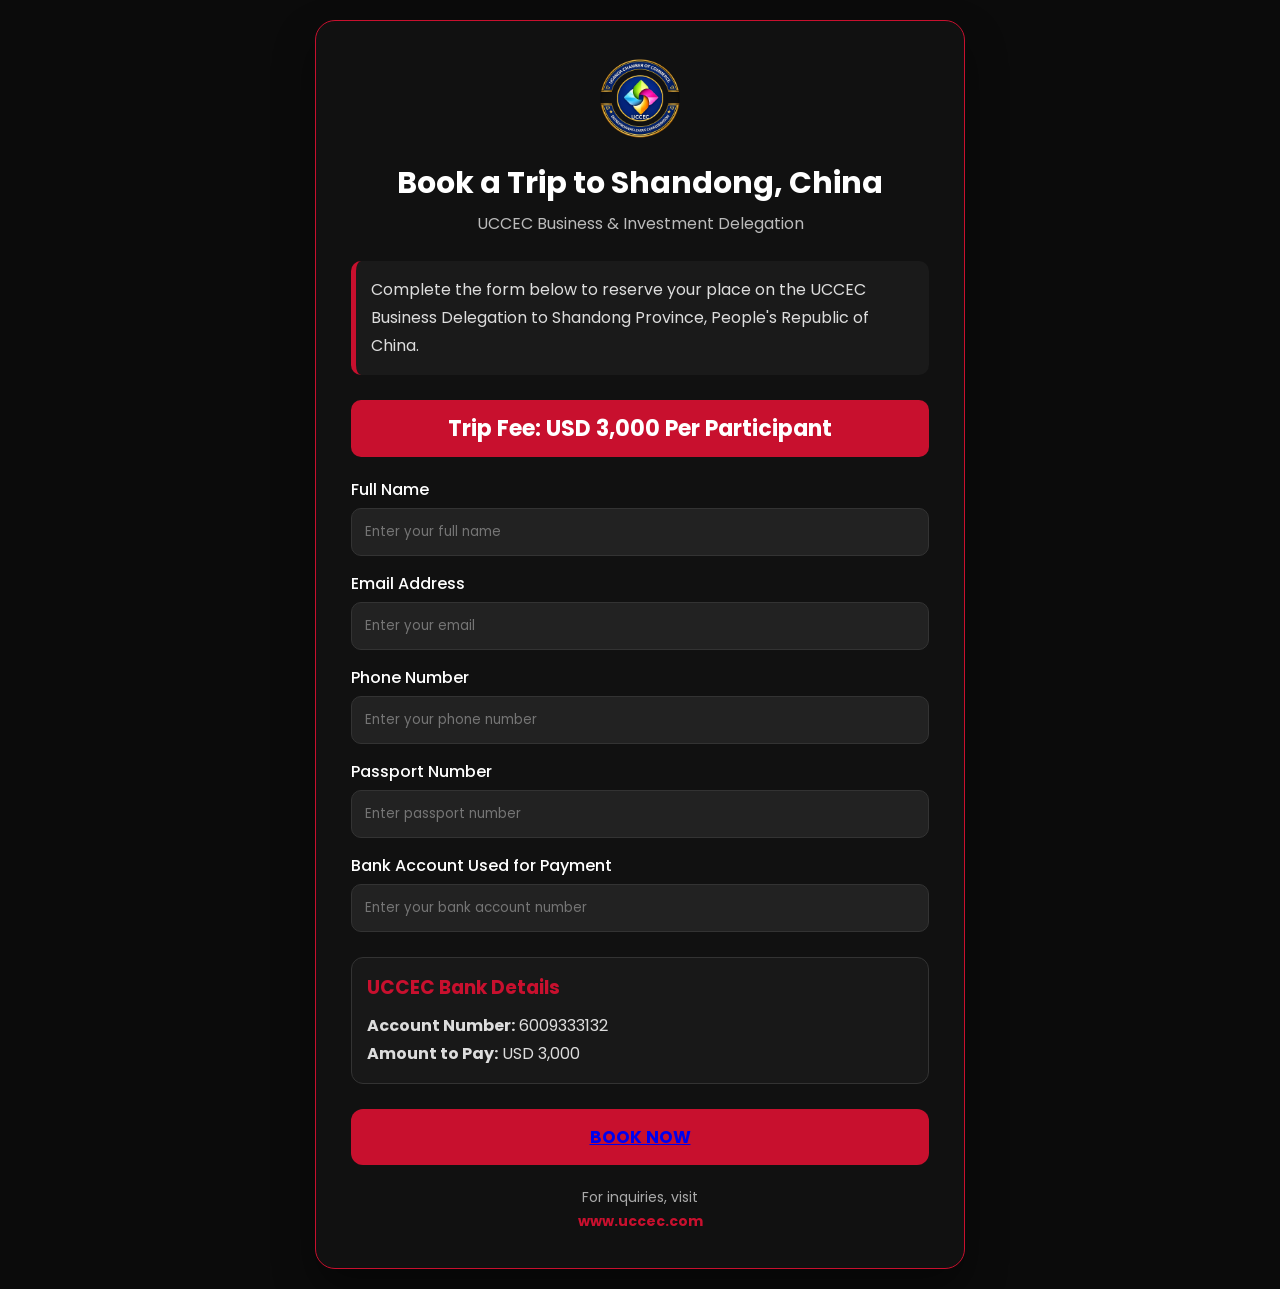
==== book a trip.html @ 9c73a817 "many impo" ====
<!DOCTYPE html>
<html lang="en">
<head>
<meta charset="UTF-8">
<meta name="viewport" content="width=device-width, initial-scale=1.0">
<title>Book a Trip to Shandong, China | UCCEC</title>

<link href="https://fonts.googleapis.com/css2?family=Poppins:wght@300;400;500;600;700&display=swap" rel="stylesheet">

<style>

*{
margin:0;
padding:0;
box-sizing:border-box;
font-family:'Poppins',sans-serif;
}

body{
background:#0b0b0b;
display:flex;
justify-content:center;
align-items:center;
min-height:100vh;
padding:20px;
}

.card{
width:100%;
max-width:650px;
background:#111;
border:1px solid #c8102e;
border-radius:20px;
padding:35px;
box-shadow:0 20px 40px rgba(0,0,0,.4);
}

.logo{
display:block;
margin:auto;
width:90px;
margin-bottom:15px;
}

h1{
text-align:center;
color:#fff;
margin-bottom:5px;
font-size:30px;
}

.subtitle{
text-align:center;
color:#bbb;
margin-bottom:25px;
}

.info{
background:#1a1a1a;
padding:15px;
border-left:5px solid #c8102e;
border-radius:10px;
margin-bottom:25px;
color:#ddd;
line-height:28px;
}

.price{
background:#c8102e;
color:#fff;
text-align:center;
padding:12px;
border-radius:10px;
font-size:22px;
font-weight:bold;
margin:20px 0;
}

label{
display:block;
margin-top:15px;
margin-bottom:6px;
color:#fff;
font-weight:500;
}

input{
width:100%;
padding:13px;
border-radius:10px;
border:1px solid #333;
background:#222;
color:#fff;
outline:none;
}

input:focus{
border-color:#c8102e;
}

.bank{
margin-top:25px;
background:#181818;
padding:15px;
border-radius:12px;
border:1px solid #333;
}

.bank h3{
color:#c8102e;
margin-bottom:10px;
}

.bank p{
color:#ddd;
line-height:28px;
}

button{
width:100%;
margin-top:25px;
padding:15px;
border:none;
border-radius:12px;
background:#c8102e;
color:#fff;
font-size:17px;
font-weight:bold;
cursor:pointer;
transition:.3s;
}

button:hover{
background:#a80d25;
}

.footer{
margin-top:20px;
text-align:center;
color:#aaa;
font-size:14px;
line-height:24px;
}

.footer a{
color:#c8102e;
text-decoration:none;
font-weight:bold;
}

</style>

</head>
<body>

<div class="card">

<img src="logo.png" class="logo">

<h1>Book a Trip to Shandong, China</h1>

<p class="subtitle">
UCCEC Business & Investment Delegation
</p>

<div class="info">
Complete the form below to reserve your place on the UCCEC Business Delegation to Shandong Province, People's Republic of China.
</div>

<div class="price">
Trip Fee: USD 3,000 Per Participant
</div>

<label>Full Name</label>
<input type="text" placeholder="Enter your full name">

<label>Email Address</label>
<input type="email" placeholder="Enter your email">

<label>Phone Number</label>
<input type="text" placeholder="Enter your phone number">

<label>Passport Number</label>
<input type="text" placeholder="Enter passport number">

<label>Bank Account Used for Payment</label>
<input type="text" placeholder="Enter your bank account number">

<div class="bank">

<h3>UCCEC Bank Details</h3>

<p>
<strong>Account Number:</strong> 6009333132
</p>

<p>
<strong>Amount to Pay:</strong> USD 3,000
</p>

</div>

<button>
<a href="book a trip.html" class="btn-primary">BOOK NOW</a>
</button>

<div class="footer">
For inquiries, visit<br>
<a href="https://www.uccec.com" target="_blank">www.uccec.com</a>
</div>

</div>
<!-- Font Awesome (if not already in head) -->
<link rel="stylesheet" href="https://cdnjs.cloudflare.com/ajax/libs/font-awesome/6.7.1/css/all.min.css">

<!-- Booking System -->
<script src="booking-system.js"></script>
</body>
</html>
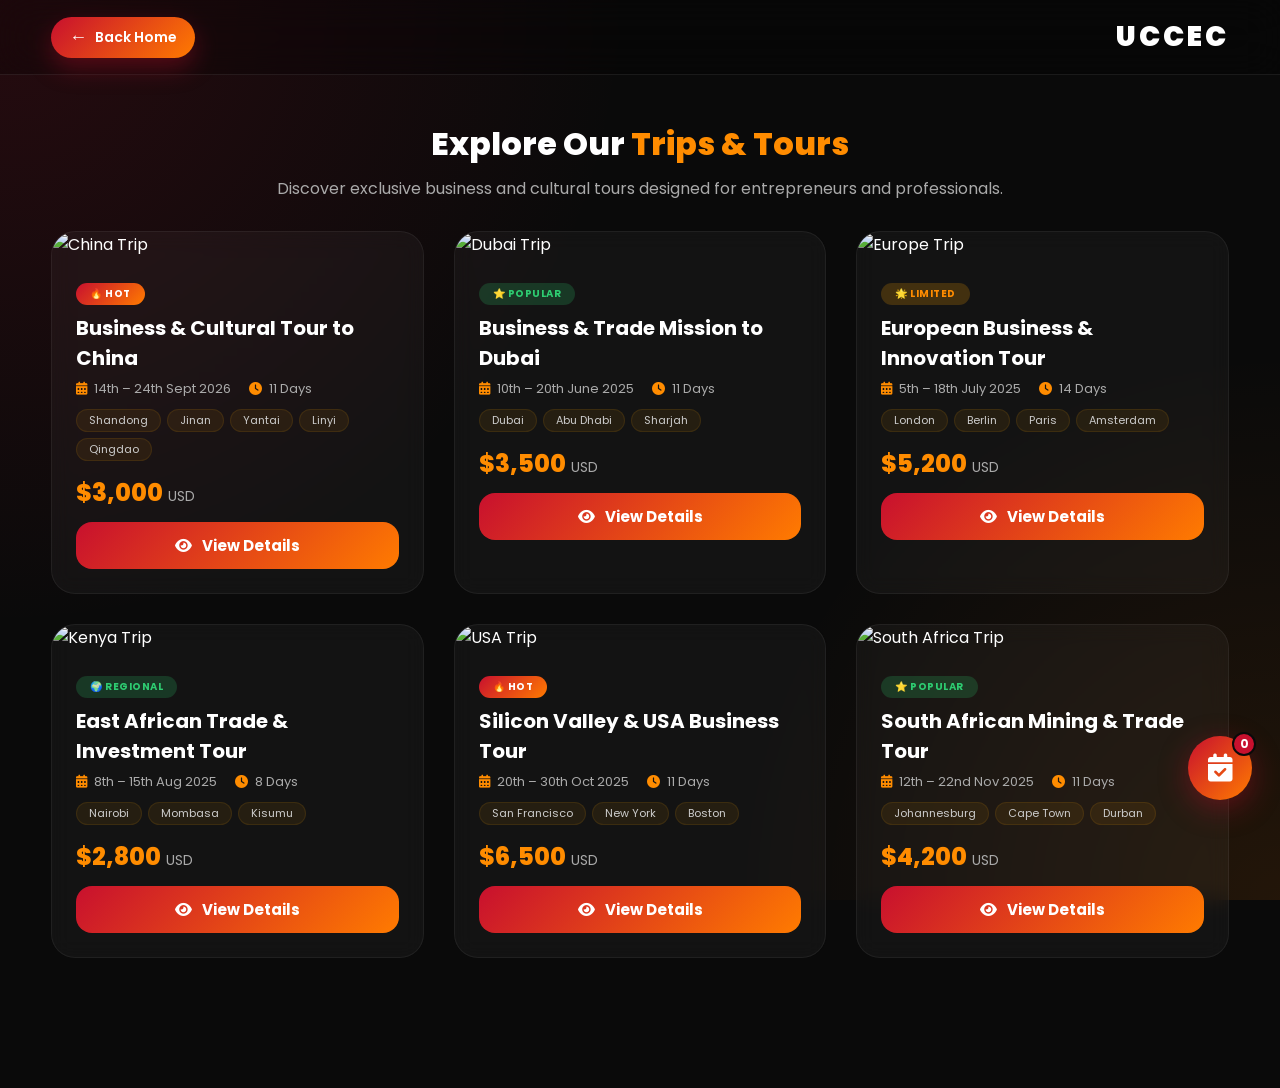
==== commit d14fd28a: "l n" ====
--- a/book a trip.html
+++ b/book a trip.html
@@ -1,219 +1,1028 @@
 <!DOCTYPE html>
 <html lang="en">
 <head>
-<meta charset="UTF-8">
-<meta name="viewport" content="width=device-width, initial-scale=1.0">
-<title>Book a Trip to Shandong, China | UCCEC</title>
-
-<link href="https://fonts.googleapis.com/css2?family=Poppins:wght@300;400;500;600;700&display=swap" rel="stylesheet">
-
-<style>
-
-*{
-margin:0;
-padding:0;
-box-sizing:border-box;
-font-family:'Poppins',sans-serif;
-}
-
-body{
-background:#0b0b0b;
-display:flex;
-justify-content:center;
-align-items:center;
-min-height:100vh;
-padding:20px;
-}
-
-.card{
-width:100%;
-max-width:650px;
-background:#111;
-border:1px solid #c8102e;
-border-radius:20px;
-padding:35px;
-box-shadow:0 20px 40px rgba(0,0,0,.4);
-}
-
-.logo{
-display:block;
-margin:auto;
-width:90px;
-margin-bottom:15px;
-}
-
-h1{
-text-align:center;
-color:#fff;
-margin-bottom:5px;
-font-size:30px;
-}
-
-.subtitle{
-text-align:center;
-color:#bbb;
-margin-bottom:25px;
-}
-
-.info{
-background:#1a1a1a;
-padding:15px;
-border-left:5px solid #c8102e;
-border-radius:10px;
-margin-bottom:25px;
-color:#ddd;
-line-height:28px;
-}
-
-.price{
-background:#c8102e;
-color:#fff;
-text-align:center;
-padding:12px;
-border-radius:10px;
-font-size:22px;
-font-weight:bold;
-margin:20px 0;
-}
-
-label{
-display:block;
-margin-top:15px;
-margin-bottom:6px;
-color:#fff;
-font-weight:500;
-}
-
-input{
-width:100%;
-padding:13px;
-border-radius:10px;
-border:1px solid #333;
-background:#222;
-color:#fff;
-outline:none;
-}
-
-input:focus{
-border-color:#c8102e;
-}
-
-.bank{
-margin-top:25px;
-background:#181818;
-padding:15px;
-border-radius:12px;
-border:1px solid #333;
-}
-
-.bank h3{
-color:#c8102e;
-margin-bottom:10px;
-}
-
-.bank p{
-color:#ddd;
-line-height:28px;
-}
-
-button{
-width:100%;
-margin-top:25px;
-padding:15px;
-border:none;
-border-radius:12px;
-background:#c8102e;
-color:#fff;
-font-size:17px;
-font-weight:bold;
-cursor:pointer;
-transition:.3s;
-}
-
-button:hover{
-background:#a80d25;
-}
-
-.footer{
-margin-top:20px;
-text-align:center;
-color:#aaa;
-font-size:14px;
-line-height:24px;
-}
-
-.footer a{
-color:#c8102e;
-text-decoration:none;
-font-weight:bold;
-}
-
-</style>
-
+  <meta charset="UTF-8">
+  <meta name="viewport" content="width=device-width, initial-scale=1.0">
+  <title>Book a Trip · UCCEC</title>
+  <link href="https://fonts.googleapis.com/css2?family=Poppins:wght@300;400;500;600;700;800;900&display=swap" rel="stylesheet">
+  <link rel="stylesheet" href="https://cdnjs.cloudflare.com/ajax/libs/font-awesome/6.7.1/css/all.min.css">
+  <style>
+    * {
+      margin: 0;
+      padding: 0;
+      box-sizing: border-box;
+      font-family: 'Poppins', sans-serif;
+      scroll-behavior: smooth;
+    }
+
+    body {
+      background: #0a0a0a;
+      color: white;
+      min-height: 100vh;
+    }
+
+    body::before {
+      content: "";
+      position: fixed;
+      inset: 0;
+      z-index: -1;
+      background: radial-gradient(circle at top left, rgba(200,16,46,0.15), transparent 40%),
+                  radial-gradient(circle at bottom right, rgba(255,123,0,0.10), transparent 35%),
+                  #0a0a0a;
+    }
+
+    /* ——— NAVBAR ——— */
+    nav {
+      position: fixed;
+      top: 0;
+      left: 0;
+      width: 100%;
+      z-index: 100;
+      backdrop-filter: blur(20px);
+      background: rgba(0, 0, 0, .25);
+      border-bottom: 1px solid rgba(255, 255, 255, .08);
+    }
+
+    .nav-container {
+      width: 92%;
+      margin: auto;
+      display: flex;
+      justify-content: space-between;
+      align-items: center;
+      padding: 16px 0;
+      flex-wrap: wrap;
+      gap: 10px;
+    }
+
+    .brand {
+      font-size: 28px;
+      font-weight: 900;
+      letter-spacing: 3px;
+      color: white;
+      text-decoration: none;
+    }
+
+    .nav-left {
+      display: flex;
+      align-items: center;
+      gap: 12px;
+      flex-wrap: wrap;
+    }
+
+    .back-btn {
+      display: flex;
+      align-items: center;
+      gap: 8px;
+      padding: 10px 18px;
+      background: linear-gradient(135deg, #c8102e, #ff7b00);
+      color: white;
+      text-decoration: none;
+      font-weight: 600;
+      border-radius: 50px;
+      transition: .3s;
+      box-shadow: 0 10px 25px rgba(200, 16, 46, .35);
+      font-size: 14px;
+    }
+
+    .back-btn:hover {
+      transform: translateY(-3px) scale(1.05);
+      box-shadow: 0 18px 35px rgba(255, 123, 0, .45);
+    }
+
+    .back-btn span {
+      font-size: 18px;
+      line-height: 1;
+    }
+
+    /* ——— PAGE ——— */
+    .page {
+      width: 92%;
+      margin: auto;
+      padding-top: 120px;
+      padding-bottom: 80px;
+    }
+
+    /* ——— SECTION TITLE ——— */
+    .section-title {
+      font-size: 32px;
+      font-weight: 800;
+      margin-bottom: 8px;
+      text-align: center;
+    }
+    .section-title span {
+      color: #ff8c00;
+    }
+    .section-sub {
+      text-align: center;
+      color: #aaa;
+      font-size: 16px;
+      margin-bottom: 30px;
+    }
+
+    /* ===== TRIP CARDS GRID ===== */
+    .trips-grid {
+      display: grid;
+      grid-template-columns: repeat(auto-fit, minmax(340px, 1fr));
+      gap: 30px;
+      margin-bottom: 50px;
+    }
+
+    .trip-card {
+      background: rgba(255,255,255,0.04);
+      backdrop-filter: blur(10px);
+      border: 1px solid rgba(255,255,255,0.06);
+      border-radius: 24px;
+      overflow: hidden;
+      transition: all 0.4s ease;
+      cursor: pointer;
+    }
+
+    .trip-card:hover {
+      transform: translateY(-8px);
+      border-color: rgba(255,165,0,0.2);
+      box-shadow: 0 20px 50px rgba(0,0,0,0.3);
+    }
+
+    .trip-card .card-img {
+      width: 100%;
+      height: 220px;
+      object-fit: cover;
+      transition: .5s;
+    }
+
+    .trip-card:hover .card-img {
+      transform: scale(1.03);
+    }
+
+    .trip-card .card-body {
+      padding: 22px 24px 24px;
+    }
+
+    .trip-card .card-body .badge {
+      display: inline-block;
+      padding: 3px 14px;
+      border-radius: 30px;
+      font-size: 10px;
+      font-weight: 700;
+      text-transform: uppercase;
+      letter-spacing: 0.5px;
+      margin-bottom: 8px;
+    }
+
+    .trip-card .card-body .badge.hot {
+      background: linear-gradient(135deg, #c8102e, #ff7b00);
+      color: white;
+      animation: pulse-badge 2s infinite;
+    }
+
+    .trip-card .card-body .badge.popular {
+      background: rgba(46, 204, 113, 0.2);
+      color: #2ecc71;
+    }
+
+    .trip-card .card-body .badge.limited {
+      background: rgba(255, 165, 0, 0.2);
+      color: #ff8c00;
+    }
+
+    @keyframes pulse-badge {
+      0%, 100% { transform: scale(1); }
+      50% { transform: scale(1.05); }
+    }
+
+    .trip-card .card-body h3 {
+      font-size: 20px;
+      font-weight: 700;
+      color: white;
+      margin-bottom: 4px;
+    }
+
+    .trip-card .card-body .meta {
+      display: flex;
+      flex-wrap: wrap;
+      gap: 12px 18px;
+      color: #aaa;
+      font-size: 13px;
+      margin: 6px 0 10px;
+    }
+
+    .trip-card .card-body .meta i {
+      color: #ff8c00;
+      margin-right: 4px;
+    }
+
+    .trip-card .card-body .price {
+      font-size: 24px;
+      font-weight: 800;
+      color: #ff8c00;
+      margin: 6px 0 12px;
+    }
+
+    .trip-card .card-body .price small {
+      font-size: 14px;
+      font-weight: 400;
+      color: #aaa;
+    }
+
+    .trip-card .card-body .destinations {
+      display: flex;
+      flex-wrap: wrap;
+      gap: 6px;
+      margin-bottom: 14px;
+    }
+
+    .trip-card .card-body .destinations span {
+      background: rgba(255,165,0,0.08);
+      border: 1px solid rgba(255,165,0,0.1);
+      padding: 2px 12px;
+      border-radius: 30px;
+      font-size: 11px;
+      color: #ccc;
+    }
+
+    .trip-card .card-body .btn-book {
+      width: 100%;
+      padding: 12px;
+      border: none;
+      border-radius: 16px;
+      background: linear-gradient(135deg, #c8102e, #ff7b00);
+      color: white;
+      font-weight: 700;
+      cursor: pointer;
+      transition: .3s;
+      font-size: 15px;
+      display: flex;
+      align-items: center;
+      justify-content: center;
+      gap: 10px;
+    }
+
+    .trip-card .card-body .btn-book:hover {
+      transform: translateY(-2px);
+      box-shadow: 0 8px 25px rgba(200,16,46,0.3);
+    }
+
+    .trip-card .card-body .btn-book.outline {
+      background: transparent;
+      border: 2px solid rgba(255,165,0,0.3);
+      color: white;
+    }
+
+    .trip-card .card-body .btn-book.outline:hover {
+      background: rgba(255,165,0,0.1);
+      border-color: #ff8c00;
+    }
+
+    /* ===== FEATURED TRIP DETAIL (when clicked) ===== */
+    .trip-detail {
+      display: none;
+      background: rgba(255,255,255,0.04);
+      backdrop-filter: blur(10px);
+      border: 1px solid rgba(255,255,255,0.06);
+      border-radius: 28px;
+      padding: 40px 35px;
+      margin-top: 30px;
+      animation: fadeUp 0.5s ease;
+    }
+
+    .trip-detail.active {
+      display: block;
+    }
+
+    @keyframes fadeUp {
+      from { opacity: 0; transform: translateY(20px); }
+      to { opacity: 1; transform: translateY(0); }
+    }
+
+    .trip-detail .detail-header {
+      display: grid;
+      grid-template-columns: 1fr 1fr;
+      gap: 30px;
+      margin-bottom: 30px;
+    }
+
+    .trip-detail .detail-header .detail-gallery {
+      border-radius: 20px;
+      overflow: hidden;
+    }
+
+    .trip-detail .detail-header .detail-gallery .main-img {
+      width: 100%;
+      height: 300px;
+      object-fit: cover;
+    }
+
+    .trip-detail .detail-header .detail-gallery .thumb-grid {
+      display: grid;
+      grid-template-columns: repeat(4, 1fr);
+      gap: 8px;
+      padding: 8px;
+      background: rgba(255,255,255,0.02);
+    }
+
+    .trip-detail .detail-header .detail-gallery .thumb-grid img {
+      width: 100%;
+      height: 60px;
+      object-fit: cover;
+      border-radius: 10px;
+      cursor: pointer;
+      transition: .3s;
+      border: 2px solid transparent;
+    }
+
+    .trip-detail .detail-header .detail-gallery .thumb-grid img:hover {
+      border-color: #ff8c00;
+    }
+
+    .trip-detail .detail-header .detail-info h2 {
+      font-size: 32px;
+      font-weight: 800;
+      margin-bottom: 6px;
+    }
+
+    .trip-detail .detail-header .detail-info h2 span {
+      color: #ff8c00;
+    }
+
+    .trip-detail .detail-header .detail-info .meta {
+      display: flex;
+      flex-wrap: wrap;
+      gap: 14px 20px;
+      color: #aaa;
+      font-size: 14px;
+      margin: 8px 0 14px;
+    }
+
+    .trip-detail .detail-header .detail-info .meta i {
+      color: #ff8c00;
+      margin-right: 4px;
+    }
+
+    .trip-detail .detail-header .detail-info .price-tag {
+      font-size: 30px;
+      font-weight: 800;
+      color: #ff8c00;
+      margin: 6px 0 12px;
+    }
+
+    .trip-detail .detail-header .detail-info .description {
+      color: #ccc;
+      line-height: 1.8;
+      font-size: 15px;
+      margin: 10px 0 16px;
+    }
+
+    .trip-detail .detail-header .detail-info .activities {
+      display: flex;
+      flex-wrap: wrap;
+      gap: 8px;
+    }
+
+    .trip-detail .detail-header .detail-info .activities span {
+      background: rgba(200,16,46,0.08);
+      border: 1px solid rgba(200,16,46,0.12);
+      padding: 4px 14px;
+      border-radius: 30px;
+      font-size: 12px;
+      color: #ddd;
+    }
+
+    .trip-detail .detail-header .detail-info .activities span i {
+      color: #ff8c00;
+      margin-right: 4px;
+    }
+
+    .trip-detail .detail-close {
+      background: rgba(255,255,255,0.06);
+      border: 1px solid rgba(255,255,255,0.08);
+      color: #aaa;
+      padding: 10px 24px;
+      border-radius: 50px;
+      cursor: pointer;
+      transition: .3s;
+      font-size: 14px;
+      font-weight: 600;
+      display: inline-flex;
+      align-items: center;
+      gap: 8px;
+    }
+
+    .trip-detail .detail-close:hover {
+      background: rgba(200,16,46,0.15);
+      color: white;
+      border-color: #c8102e;
+    }
+
+    /* ===== BOOKING FORM (inside detail) ===== */
+    .detail-booking {
+      margin-top: 30px;
+      padding-top: 30px;
+      border-top: 1px solid rgba(255,255,255,0.06);
+    }
+
+    .detail-booking .form-row {
+      display: grid;
+      grid-template-columns: 1fr 1fr;
+      gap: 16px;
+    }
+
+    .detail-booking .form-group {
+      margin-bottom: 14px;
+    }
+
+    .detail-booking .form-group label {
+      display: block;
+      color: #ccc;
+      font-size: 13px;
+      font-weight: 500;
+      margin-bottom: 4px;
+    }
+
+    .detail-booking .form-group input,
+    .detail-booking .form-group select {
+      width: 100%;
+      padding: 12px 16px;
+      border-radius: 14px;
+      border: 1px solid rgba(255,255,255,0.08);
+      background: rgba(255,255,255,0.04);
+      color: white;
+      font-size: 14px;
+      outline: none;
+      transition: 0.2s;
+    }
+
+    .detail-booking .form-group input:focus,
+    .detail-booking .form-group select:focus {
+      border-color: #ff8c00;
+      background: rgba(255,255,255,0.06);
+    }
+
+    .detail-booking .form-group select option {
+      background: #1a1a1a;
+      color: white;
+    }
+
+    .detail-booking .payment-options {
+      display: flex;
+      gap: 10px;
+      flex-wrap: wrap;
+      margin: 10px 0 16px;
+    }
+
+    .detail-booking .payment-options button {
+      padding: 10px 18px;
+      border-radius: 14px;
+      border: 2px solid rgba(255,255,255,0.06);
+      background: rgba(255,255,255,0.03);
+      color: #ccc;
+      font-weight: 600;
+      cursor: pointer;
+      transition: 0.25s;
+      font-size: 13px;
+      display: flex;
+      align-items: center;
+      gap: 8px;
+    }
+
+    .detail-booking .payment-options button:hover,
+    .detail-booking .payment-options button.active {
+      border-color: #ff8c00;
+      background: rgba(255,165,0,0.08);
+      color: white;
+    }
+
+    .detail-booking .btn-confirm {
+      padding: 14px 32px;
+      border: none;
+      border-radius: 16px;
+      background: linear-gradient(135deg, #c8102e, #ff7b00);
+      color: white;
+      font-size: 16px;
+      font-weight: 700;
+      cursor: pointer;
+      transition: .3s;
+      display: inline-flex;
+      align-items: center;
+      gap: 10px;
+    }
+
+    .detail-booking .btn-confirm:hover {
+      transform: translateY(-2px);
+      box-shadow: 0 10px 30px rgba(200,16,46,0.3);
+    }
+
+    /* ——— RESPONSIVE ——— */
+    @media (max-width: 992px) {
+      .trip-detail .detail-header {
+        grid-template-columns: 1fr;
+        gap: 20px;
+      }
+      .trip-detail .detail-header .detail-gallery .main-img {
+        height: 220px;
+      }
+      .detail-booking .form-row {
+        grid-template-columns: 1fr;
+      }
+    }
+
+    @media (max-width: 768px) {
+      .trips-grid {
+        grid-template-columns: 1fr;
+      }
+      .page { padding-top: 110px; width: 94%; }
+      .brand { font-size: 22px; }
+      .back-btn { padding: 8px 14px; font-size: 13px; }
+      .back-btn span { font-size: 16px; }
+      .trip-detail { padding: 24px 18px; }
+      .trip-detail .detail-header .detail-info h2 { font-size: 26px; }
+      .section-title { font-size: 26px; }
+      .detail-booking .payment-options { flex-direction: column; }
+      .detail-booking .payment-options button { justify-content: center; }
+    }
+
+    @media (max-width: 400px) {
+      .trip-detail .detail-header .detail-gallery .thumb-grid {
+        grid-template-columns: repeat(2, 1fr);
+      }
+      .trip-detail .detail-header .detail-gallery .thumb-grid img {
+        height: 50px;
+      }
+    }
+  </style>
 </head>
 <body>
 
-<div class="card">
-
-<img src="logo.png" class="logo">
-
-<h1>Book a Trip to Shandong, China</h1>
-
-<p class="subtitle">
-UCCEC Business & Investment Delegation
-</p>
-
-<div class="info">
-Complete the form below to reserve your place on the UCCEC Business Delegation to Shandong Province, People's Republic of China.
-</div>
-
-<div class="price">
-Trip Fee: USD 3,000 Per Participant
-</div>
-
-<label>Full Name</label>
-<input type="text" placeholder="Enter your full name">
-
-<label>Email Address</label>
-<input type="email" placeholder="Enter your email">
-
-<label>Phone Number</label>
-<input type="text" placeholder="Enter your phone number">
-
-<label>Passport Number</label>
-<input type="text" placeholder="Enter passport number">
-
-<label>Bank Account Used for Payment</label>
-<input type="text" placeholder="Enter your bank account number">
-
-<div class="bank">
-
-<h3>UCCEC Bank Details</h3>
-
-<p>
-<strong>Account Number:</strong> 6009333132
-</p>
-
-<p>
-<strong>Amount to Pay:</strong> USD 3,000
-</p>
-
-</div>
-
-<button>
-<a href="book a trip.html" class="btn-primary">BOOK NOW</a>
-</button>
-
-<div class="footer">
-For inquiries, visit<br>
-<a href="https://www.uccec.com" target="_blank">www.uccec.com</a>
-</div>
-
-</div>
-<!-- Font Awesome (if not already in head) -->
-<link rel="stylesheet" href="https://cdnjs.cloudflare.com/ajax/libs/font-awesome/6.7.1/css/all.min.css">
-
-<!-- Booking System -->
-<script src="booking-system.js"></script>
+  <!-- NAVBAR -->
+  <nav>
+    <div class="nav-container">
+      <div class="nav-left">
+        <a href="index.html" class="back-btn"><span>←</span> Back Home</a>
+      </div>
+      <div class="brand">UCCEC</div>
+    </div>
+  </nav>
+
+  <!-- PAGE -->
+  <section class="page">
+
+    <!-- ===== SECTION TITLE ===== -->
+    <h2 class="section-title">Explore Our <span>Trips &amp; Tours</span></h2>
+    <p class="section-sub">Discover exclusive business and cultural tours designed for entrepreneurs and professionals.</p>
+
+    <!-- ===== TRIPS GRID ===== -->
+    <div class="trips-grid" id="tripsGrid">
+
+      <!-- Trip 1: China -->
+      <div class="trip-card" data-trip="china">
+        <img src="https://images.unsplash.com/photo-1547981609-4b6bfe67ca0b?w=600&q=80" alt="China Trip" class="card-img">
+        <div class="card-body">
+          <span class="badge hot">🔥 Hot</span>
+          <h3>Business &amp; Cultural Tour to China</h3>
+          <div class="meta">
+            <span><i class="fas fa-calendar-alt"></i> 14th – 24th Sept 2026</span>
+            <span><i class="fas fa-clock"></i> 11 Days</span>
+          </div>
+          <div class="destinations">
+            <span>Shandong</span>
+            <span>Jinan</span>
+            <span>Yantai</span>
+            <span>Linyi</span>
+            <span>Qingdao</span>
+          </div>
+          <div class="price">$3,000 <small>USD</small></div>
+          <button class="btn-book" onclick="showTripDetail('china')">
+            <i class="fas fa-eye"></i> View Details
+          </button>
+        </div>
+      </div>
+
+      <!-- Trip 2: Dubai -->
+      <div class="trip-card" data-trip="dubai">
+        <img src="https://images.unsplash.com/photo-1512453979798-5ea266f8880c?w=600&q=80" alt="Dubai Trip" class="card-img">
+        <div class="card-body">
+          <span class="badge popular">⭐ Popular</span>
+          <h3>Business &amp; Trade Mission to Dubai</h3>
+          <div class="meta">
+            <span><i class="fas fa-calendar-alt"></i> 10th – 20th June 2025</span>
+            <span><i class="fas fa-clock"></i> 11 Days</span>
+          </div>
+          <div class="destinations">
+            <span>Dubai</span>
+            <span>Abu Dhabi</span>
+            <span>Sharjah</span>
+          </div>
+          <div class="price">$3,500 <small>USD</small></div>
+          <button class="btn-book" onclick="showTripDetail('dubai')">
+            <i class="fas fa-eye"></i> View Details
+          </button>
+        </div>
+      </div>
+
+      <!-- Trip 3: Europe -->
+      <div class="trip-card" data-trip="europe">
+        <img src="https://images.unsplash.com/photo-1467269204594-9661b134dd2b?w=600&q=80" alt="Europe Trip" class="card-img">
+        <div class="card-body">
+          <span class="badge limited">🌟 Limited</span>
+          <h3>European Business &amp; Innovation Tour</h3>
+          <div class="meta">
+            <span><i class="fas fa-calendar-alt"></i> 5th – 18th July 2025</span>
+            <span><i class="fas fa-clock"></i> 14 Days</span>
+          </div>
+          <div class="destinations">
+            <span>London</span>
+            <span>Berlin</span>
+            <span>Paris</span>
+            <span>Amsterdam</span>
+          </div>
+          <div class="price">$5,200 <small>USD</small></div>
+          <button class="btn-book" onclick="showTripDetail('europe')">
+            <i class="fas fa-eye"></i> View Details
+          </button>
+        </div>
+      </div>
+
+      <!-- Trip 4: Kenya -->
+      <div class="trip-card" data-trip="kenya">
+        <img src="https://images.unsplash.com/photo-1547471080-7cc2caa01a7e?w=600&q=80" alt="Kenya Trip" class="card-img">
+        <div class="card-body">
+          <span class="badge popular">🌍 Regional</span>
+          <h3>East African Trade &amp; Investment Tour</h3>
+          <div class="meta">
+            <span><i class="fas fa-calendar-alt"></i> 8th – 15th Aug 2025</span>
+            <span><i class="fas fa-clock"></i> 8 Days</span>
+          </div>
+          <div class="destinations">
+            <span>Nairobi</span>
+            <span>Mombasa</span>
+            <span>Kisumu</span>
+          </div>
+          <div class="price">$2,800 <small>USD</small></div>
+          <button class="btn-book" onclick="showTripDetail('kenya')">
+            <i class="fas fa-eye"></i> View Details
+          </button>
+        </div>
+      </div>
+
+      <!-- Trip 5: USA -->
+      <div class="trip-card" data-trip="usa">
+        <img src="https://images.unsplash.com/photo-1485738422979-f5c462d49f74?w=600&q=80" alt="USA Trip" class="card-img">
+        <div class="card-body">
+          <span class="badge hot">🔥 Hot</span>
+          <h3>Silicon Valley &amp; USA Business Tour</h3>
+          <div class="meta">
+            <span><i class="fas fa-calendar-alt"></i> 20th – 30th Oct 2025</span>
+            <span><i class="fas fa-clock"></i> 11 Days</span>
+          </div>
+          <div class="destinations">
+            <span>San Francisco</span>
+            <span>New York</span>
+            <span>Boston</span>
+          </div>
+          <div class="price">$6,500 <small>USD</small></div>
+          <button class="btn-book" onclick="showTripDetail('usa')">
+            <i class="fas fa-eye"></i> View Details
+          </button>
+        </div>
+      </div>
+
+      <!-- Trip 6: South Africa -->
+      <div class="trip-card" data-trip="southafrica">
+        <img src="https://images.unsplash.com/photo-1580060839134-75a5edca2e99?w=600&q=80" alt="South Africa Trip" class="card-img">
+        <div class="card-body">
+          <span class="badge popular">⭐ Popular</span>
+          <h3>South African Mining &amp; Trade Tour</h3>
+          <div class="meta">
+            <span><i class="fas fa-calendar-alt"></i> 12th – 22nd Nov 2025</span>
+            <span><i class="fas fa-clock"></i> 11 Days</span>
+          </div>
+          <div class="destinations">
+            <span>Johannesburg</span>
+            <span>Cape Town</span>
+            <span>Durban</span>
+          </div>
+          <div class="price">$4,200 <small>USD</small></div>
+          <button class="btn-book" onclick="showTripDetail('southafrica')">
+            <i class="fas fa-eye"></i> View Details
+          </button>
+        </div>
+      </div>
+
+    </div>
+
+    <!-- ===== TRIP DETAIL (shown when a trip card is clicked) ===== -->
+    <div class="trip-detail" id="tripDetail">
+      <div class="detail-header">
+        <div class="detail-gallery">
+          <img id="detailMainImg" src="" alt="Trip Image" class="main-img">
+          <div class="thumb-grid" id="detailThumbs">
+            <!-- dynamically filled -->
+          </div>
+        </div>
+        <div class="detail-info">
+          <span class="badge hot" id="detailBadge">🔥 Hot</span>
+          <h2 id="detailTitle">Trip Title <span>Place</span></h2>
+          <div class="meta" id="detailMeta">
+            <span><i class="fas fa-calendar-alt"></i> Date</span>
+            <span><i class="fas fa-clock"></i> Duration</span>
+          </div>
+          <div class="destinations" id="detailDestinations">
+            <span>Destinations</span>
+          </div>
+          <div class="price-tag" id="detailPrice">$0 USD</div>
+          <p class="description" id="detailDescription">Trip description goes here.</p>
+          <div class="activities" id="detailActivities">
+            <span><i class="fas fa-check-circle"></i> Activity</span>
+          </div>
+        </div>
+      </div>
+
+      <div class="detail-close" onclick="closeTripDetail()">
+        <i class="fas fa-times"></i> Close Details
+      </div>
+
+      <!-- ===== BOOKING FORM ===== -->
+      <div class="detail-booking">
+        <h3 style="font-size:22px; font-weight:700; margin-bottom:16px;">
+          <i class="fas fa-calendar-check" style="color:#ff8c00;"></i> Book This Trip
+        </h3>
+        <form id="detailBookingForm" onsubmit="handleDetailBooking(event)">
+          <div class="form-row">
+            <div class="form-group">
+              <label>First Name</label>
+              <input type="text" placeholder="John" required>
+            </div>
+            <div class="form-group">
+              <label>Last Name</label>
+              <input type="text" placeholder="Doe" required>
+            </div>
+          </div>
+          <div class="form-row">
+            <div class="form-group">
+              <label>Email Address</label>
+              <input type="email" placeholder="you@example.com" required>
+            </div>
+            <div class="form-group">
+              <label>Phone Number</label>
+              <input type="tel" placeholder="+256 700 000 000" required>
+            </div>
+          </div>
+          <div class="form-row">
+            <div class="form-group">
+              <label>Number of Travelers</label>
+              <select required>
+                <option value="">Select</option>
+                <option value="1">1</option>
+                <option value="2">2</option>
+                <option value="3">3</option>
+                <option value="4">4+</option>
+              </select>
+            </div>
+            <div class="form-group">
+              <label>Special Requirements</label>
+              <input type="text" placeholder="Dietary, accessibility, etc.">
+            </div>
+          </div>
+
+          <div class="form-group">
+            <label>Payment Method</label>
+            <div class="payment-options" id="detailPaymentOptions">
+              <button type="button" class="active" data-method="mobile"><i class="fas fa-mobile-alt"></i> Mobile Money</button>
+              <button type="button" data-method="card"><i class="fas fa-credit-card"></i> Card</button>
+              <button type="button" data-method="bank"><i class="fas fa-university"></i> Bank Transfer</button>
+              <button type="button" data-method="paypal"><i class="fab fa-paypal"></i> PayPal</button>
+            </div>
+          </div>
+
+          <button type="submit" class="btn-confirm" id="detailBookBtn">
+            <i class="fas fa-lock"></i> Confirm Booking — <span id="detailBookPrice">$0 USD</span>
+          </button>
+        </form>
+      </div>
+    </div>
+
+  </section>
+
+  <!-- ===== BOOKING SYSTEM ===== -->
+  <script src="booking-system.js"></script>
+
+  <script>
+    // ===== TRIP DATA =====
+    const tripData = {
+      china: {
+        title: 'Business & Cultural Tour to China',
+        place: 'China',
+        badge: 'hot',
+        badgeText: '🔥 Hot',
+        date: '14th – 24th September 2026',
+        duration: '11 Days',
+        price: '$3,000',
+        priceNum: '3000',
+        destinations: ['Shandong', 'Jinan', 'Yantai', 'Linyi', 'Qingdao'],
+        description: 'Experience the best of China\'s business landscape and rich culture in Shandong Province. This 11-day tour includes factory visits, business meetings with Chinese entrepreneurs, cultural excursions to historical sites, and networking events across Jinan, Yantai, Linyi, and Qingdao.',
+        activities: ['Business Meetings', 'Factory Tours', 'Cultural Excursions', 'Networking Events', 'Historical Sites Visit', 'Qingdao Port Tour', 'Local Cuisine Experience'],
+        images: [
+          'https://images.unsplash.com/photo-1547981609-4b6bfe67ca0b?w=800&q=80',
+          'https://images.unsplash.com/photo-1508804185872-d7badad00f7d?w=800&q=80',
+          'https://images.unsplash.com/photo-1559827260-dc66d52bef19?w=800&q=80',
+          'https://images.unsplash.com/photo-1547981609-4b6bfe67ca0b?w=800&q=80'
+        ]
+      },
+      dubai: {
+        title: 'Business & Trade Mission to Dubai',
+        place: 'Dubai',
+        badge: 'popular',
+        badgeText: '⭐ Popular',
+        date: '10th – 20th June 2025',
+        duration: '11 Days',
+        price: '$3,500',
+        priceNum: '3500',
+        destinations: ['Dubai', 'Abu Dhabi', 'Sharjah'],
+        description: 'Join UCCEC on an exclusive trade mission to Dubai. Explore business opportunities in the UAE\'s booming economy, meet with industry leaders, and visit key trade zones. Perfect for entrepreneurs looking to expand into the Middle East market.',
+        activities: ['Trade Meetings', 'Business Networking', 'Trade Zone Visits', 'Cultural Tours', 'Investor Meetings', 'Market Analysis Sessions'],
+        images: [
+          'https://images.unsplash.com/photo-1512453979798-5ea266f8880c?w=800&q=80',
+          'https://images.unsplash.com/photo-1534422298391-e4f8c172dddb?w=800&q=80',
+          'https://images.unsplash.com/photo-1580582932707-520aed937b7b?w=800&q=80',
+          'https://images.unsplash.com/photo-1512453979798-5ea266f8880c?w=800&q=80'
+        ]
+      },
+      europe: {
+        title: 'European Business & Innovation Tour',
+        place: 'Europe',
+        badge: 'limited',
+        badgeText: '🌟 Limited',
+        date: '5th – 18th July 2025',
+        duration: '14 Days',
+        price: '$5,200',
+        priceNum: '5200',
+        destinations: ['London', 'Berlin', 'Paris', 'Amsterdam'],
+        description: 'Experience innovation at its finest across Europe\'s most vibrant business hubs. This 14-day tour takes you through London, Berlin, Paris, and Amsterdam, with visits to tech incubators, innovation labs, and meetings with European business leaders.',
+        activities: ['Innovation Labs', 'Tech Incubator Visits', 'Business Meetings', 'Cultural Experiences', 'Networking Galas', 'Startup Showcases'],
+        images: [
+          'https://images.unsplash.com/photo-1467269204594-9661b134dd2b?w=800&q=80',
+          'https://images.unsplash.com/photo-1534351590666-13e3e96b5017?w=800&q=80',
+          'https://images.unsplash.com/photo-1502602898657-3e91760cbb34?w=800&q=80',
+          'https://images.unsplash.com/photo-1467269204594-9661b134dd2b?w=800&q=80'
+        ]
+      },
+      kenya: {
+        title: 'East African Trade & Investment Tour',
+        place: 'Kenya',
+        badge: 'popular',
+        badgeText: '🌍 Regional',
+        date: '8th – 15th August 2025',
+        duration: '8 Days',
+        price: '$2,800',
+        priceNum: '2800',
+        destinations: ['Nairobi', 'Mombasa', 'Kisumu'],
+        description: 'Explore the rapidly growing East African market with this trade and investment tour. Visit key business hubs in Kenya, connect with local entrepreneurs, and discover investment opportunities in the region\'s most dynamic sectors.',
+        activities: ['Trade Meetings', 'Investment Forums', 'Business Tours', 'Cultural Experiences', 'Networking Events', 'Market Visits'],
+        images: [
+          'https://images.unsplash.com/photo-1547471080-7cc2caa01a7e?w=800&q=80',
+          'https://images.unsplash.com/photo-1547471080-7cc2caa01a7e?w=800&q=80',
+          'https://images.unsplash.com/photo-1547471080-7cc2caa01a7e?w=800&q=80',
+          'https://images.unsplash.com/photo-1547471080-7cc2caa01a7e?w=800&q=80'
+        ]
+      },
+      usa: {
+        title: 'Silicon Valley & USA Business Tour',
+        place: 'USA',
+        badge: 'hot',
+        badgeText: '🔥 Hot',
+        date: '20th – 30th October 2025',
+        duration: '11 Days',
+        price: '$6,500',
+        priceNum: '6500',
+        destinations: ['San Francisco', 'New York', 'Boston'],
+        description: 'Immerse yourself in the world\'s leading innovation ecosystem. This tour includes visits to Silicon Valley tech giants, New York financial districts, and Boston\'s biotech hubs. Meet with industry leaders and explore American business culture.',
+        activities: ['Tech Company Visits', 'Innovation Seminars', 'Business Meetings', 'Networking Events', 'Financial District Tours', 'Biotech Hub Visits'],
+        images: [
+          'https://images.unsplash.com/photo-1485738422979-f5c462d49f74?w=800&q=80',
+          'https://images.unsplash.com/photo-1496442226666-8d4d0e62e6e9?w=800&q=80',
+          'https://images.unsplash.com/photo-1485738422979-f5c462d49f74?w=800&q=80',
+          'https://images.unsplash.com/photo-1485738422979-f5c462d49f74?w=800&q=80'
+        ]
+      },
+      southafrica: {
+        title: 'South African Mining & Trade Tour',
+        place: 'South Africa',
+        badge: 'popular',
+        badgeText: '⭐ Popular',
+        date: '12th – 22nd November 2025',
+        duration: '11 Days',
+        price: '$4,200',
+        priceNum: '4200',
+        destinations: ['Johannesburg', 'Cape Town', 'Durban'],
+        description: 'Discover the wealth of opportunities in South Africa\'s mining and trade sectors. This tour includes visits to major mining operations, trade meetings, and business networking events across Johannesburg, Cape Town, and Durban.',
+        activities: ['Mine Visits', 'Trade Meetings', 'Business Forums', 'Networking Events', 'Cultural Tours', 'Investment Seminars'],
+        images: [
+          'https://images.unsplash.com/photo-1580060839134-75a5edca2e99?w=800&q=80',
+          'https://images.unsplash.com/photo-1580060839134-75a5edca2e99?w=800&q=80',
+          'https://images.unsplash.com/photo-1580060839134-75a5edca2e99?w=800&q=80',
+          'https://images.unsplash.com/photo-1580060839134-75a5edca2e99?w=800&q=80'
+        ]
+      }
+    };
+
+    // ===== SHOW TRIP DETAIL =====
+    function showTripDetail(tripKey) {
+      const trip = tripData[tripKey];
+      if (!trip) return;
+
+      const detail = document.getElementById('tripDetail');
+      
+      // Update badge
+      const badge = document.getElementById('detailBadge');
+      badge.textContent = trip.badgeText;
+      badge.className = 'badge ' + trip.badge;
+
+      // Update title
+      document.getElementById('detailTitle').innerHTML = trip.title + ' <span>' + trip.place + '</span>';
+
+      // Update meta
+      document.getElementById('detailMeta').innerHTML = `
+        <span><i class="fas fa-calendar-alt"></i> ${trip.date}</span>
+        <span><i class="fas fa-clock"></i> ${trip.duration}</span>
+      `;
+
+      // Update destinations
+      const destContainer = document.getElementById('detailDestinations');
+      destContainer.innerHTML = trip.destinations.map(d => `<span>${d}</span>`).join('');
+
+      // Update price
+      document.getElementById('detailPrice').textContent = trip.price + ' USD';
+      document.getElementById('detailBookPrice').textContent = trip.price + ' USD';
+
+      // Update description
+      document.getElementById('detailDescription').textContent = trip.description;
+
+      // Update activities
+      const actContainer = document.getElementById('detailActivities');
+      actContainer.innerHTML = trip.activities.map(a => `<span><i class="fas fa-check-circle"></i> ${a}</span>`).join('');
+
+      // Update images
+      document.getElementById('detailMainImg').src = trip.images[0];
+      const thumbContainer = document.getElementById('detailThumbs');
+      thumbContainer.innerHTML = trip.images.map((img, index) => `
+        <img src="${img}" alt="Thumb ${index + 1}" onclick="changeDetailImage('${img}')">
+      `).join('');
+
+      // Store trip data on the booking form
+      document.getElementById('detailBookingForm').dataset.tripTitle = trip.title;
+      document.getElementById('detailBookingForm').dataset.tripPrice = trip.price;
+      document.getElementById('detailBookingForm').dataset.tripDate = trip.date;
+
+      // Show the detail
+      detail.classList.add('active');
+      detail.scrollIntoView({ behavior: 'smooth', block: 'start' });
+    }
+
+    // ===== CHANGE DETAIL IMAGE =====
+    function changeDetailImage(src) {
+      document.getElementById('detailMainImg').src = src;
+    }
+
+    // ===== CLOSE TRIP DETAIL =====
+    function closeTripDetail() {
+      document.getElementById('tripDetail').classList.remove('active');
+    }
+
+    // ===== PAYMENT OPTIONS TOGGLE (detail) =====
+    document.querySelectorAll('#detailPaymentOptions button').forEach(btn => {
+      btn.addEventListener('click', function() {
+        document.querySelectorAll('#detailPaymentOptions button').forEach(b => b.classList.remove('active'));
+        this.classList.add('active');
+      });
+    });
+
+    // ===== HANDLE DETAIL BOOKING =====
+    function handleDetailBooking(e) {
+      e.preventDefault();
+      
+      const form = document.getElementById('detailBookingForm');
+      const title = form.dataset.tripTitle || 'Trip';
+      const price = form.dataset.tripPrice || '$0';
+      const date = form.dataset.tripDate || 'TBD';
+      
+      const payment = document.querySelector('#detailPaymentOptions .active');
+      const method = payment ? payment.textContent.trim() : 'Mobile Money';
+      
+      // Add to booking system
+      if (typeof addBooking === 'function') {
+        addBooking(title, price, date);
+      }
+      
+      alert(`✅ Your booking has been confirmed!\n\nTrip: ${title}\nPrice: ${price}\nDate: ${date}\nPayment Method: ${method}\n\nYou can view your booking in "My Bookings".`);
+      
+      // Reset form
+      form.reset();
+      
+      // Close detail
+      closeTripDetail();
+    }
+
+    console.log('✅ Book a Trip page loaded with multiple trips and gallery');
+  </script>
+
 </body>
-</html>+</html>
